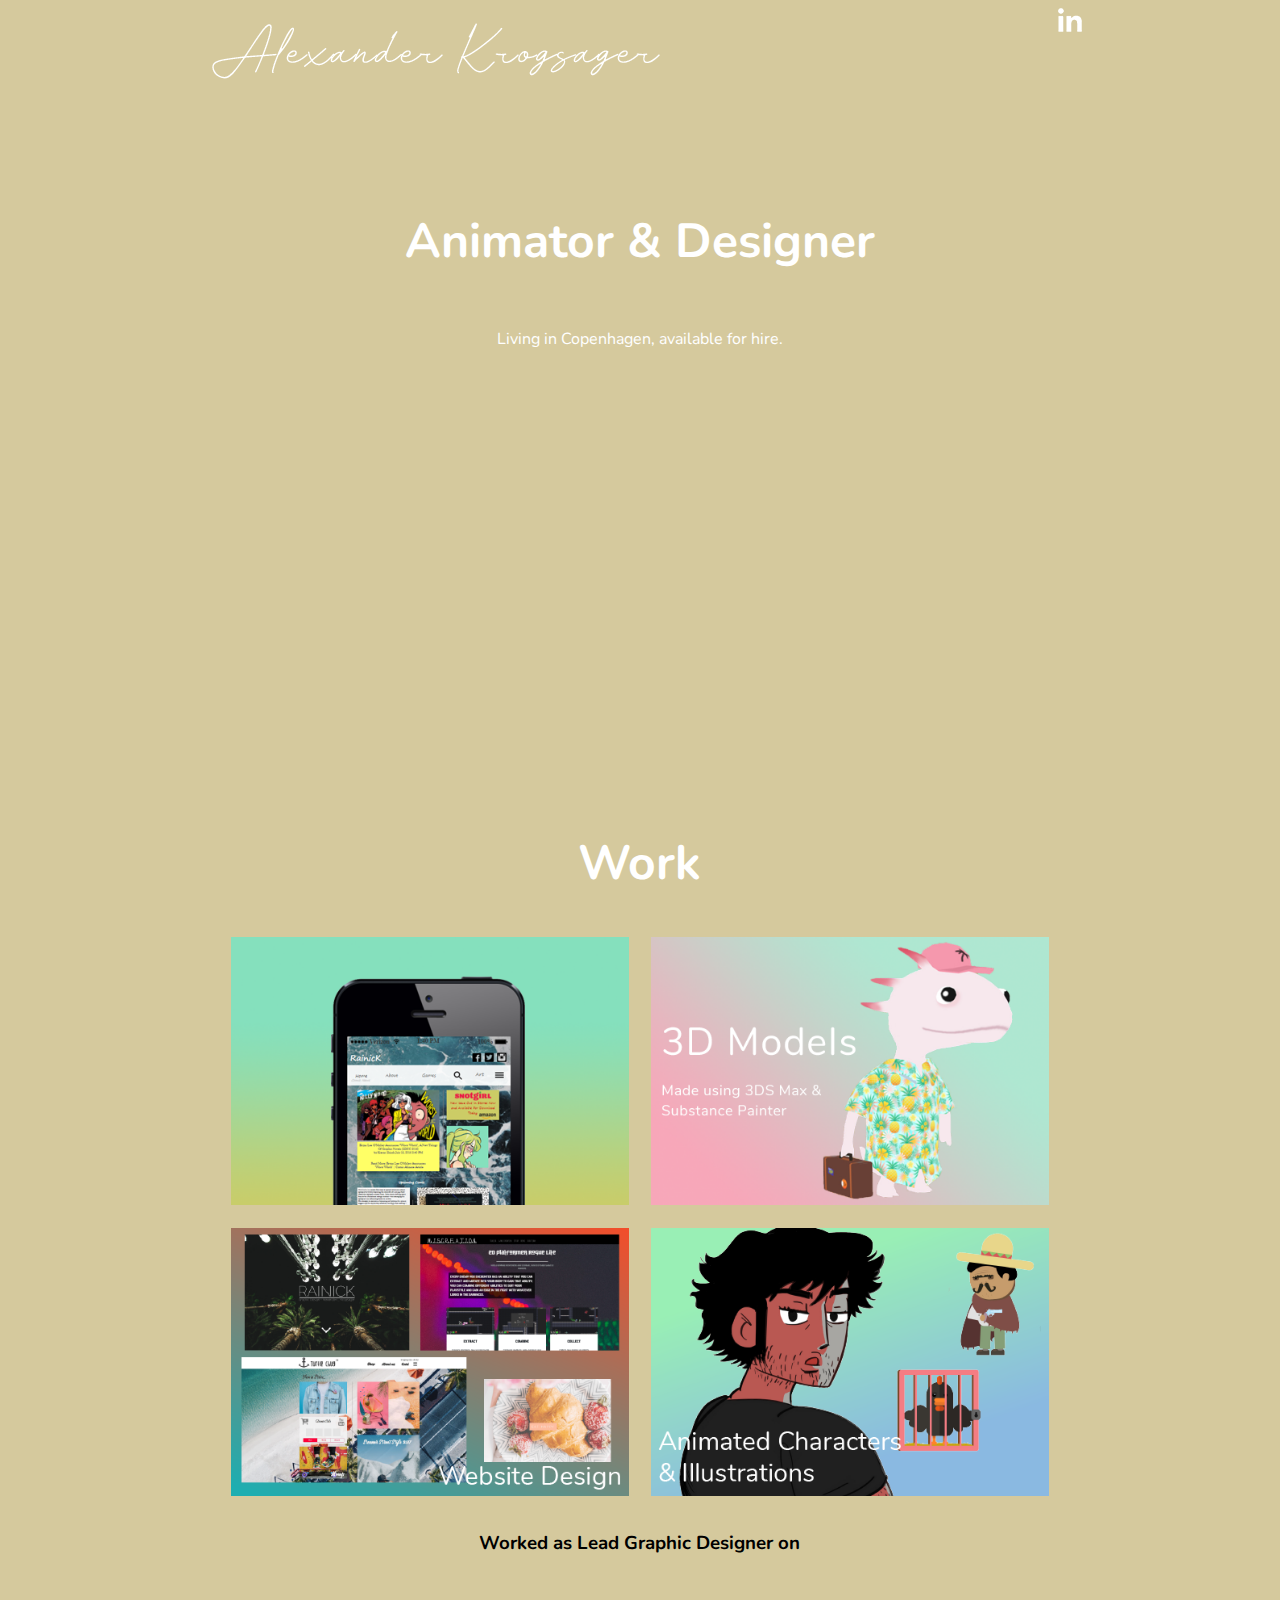
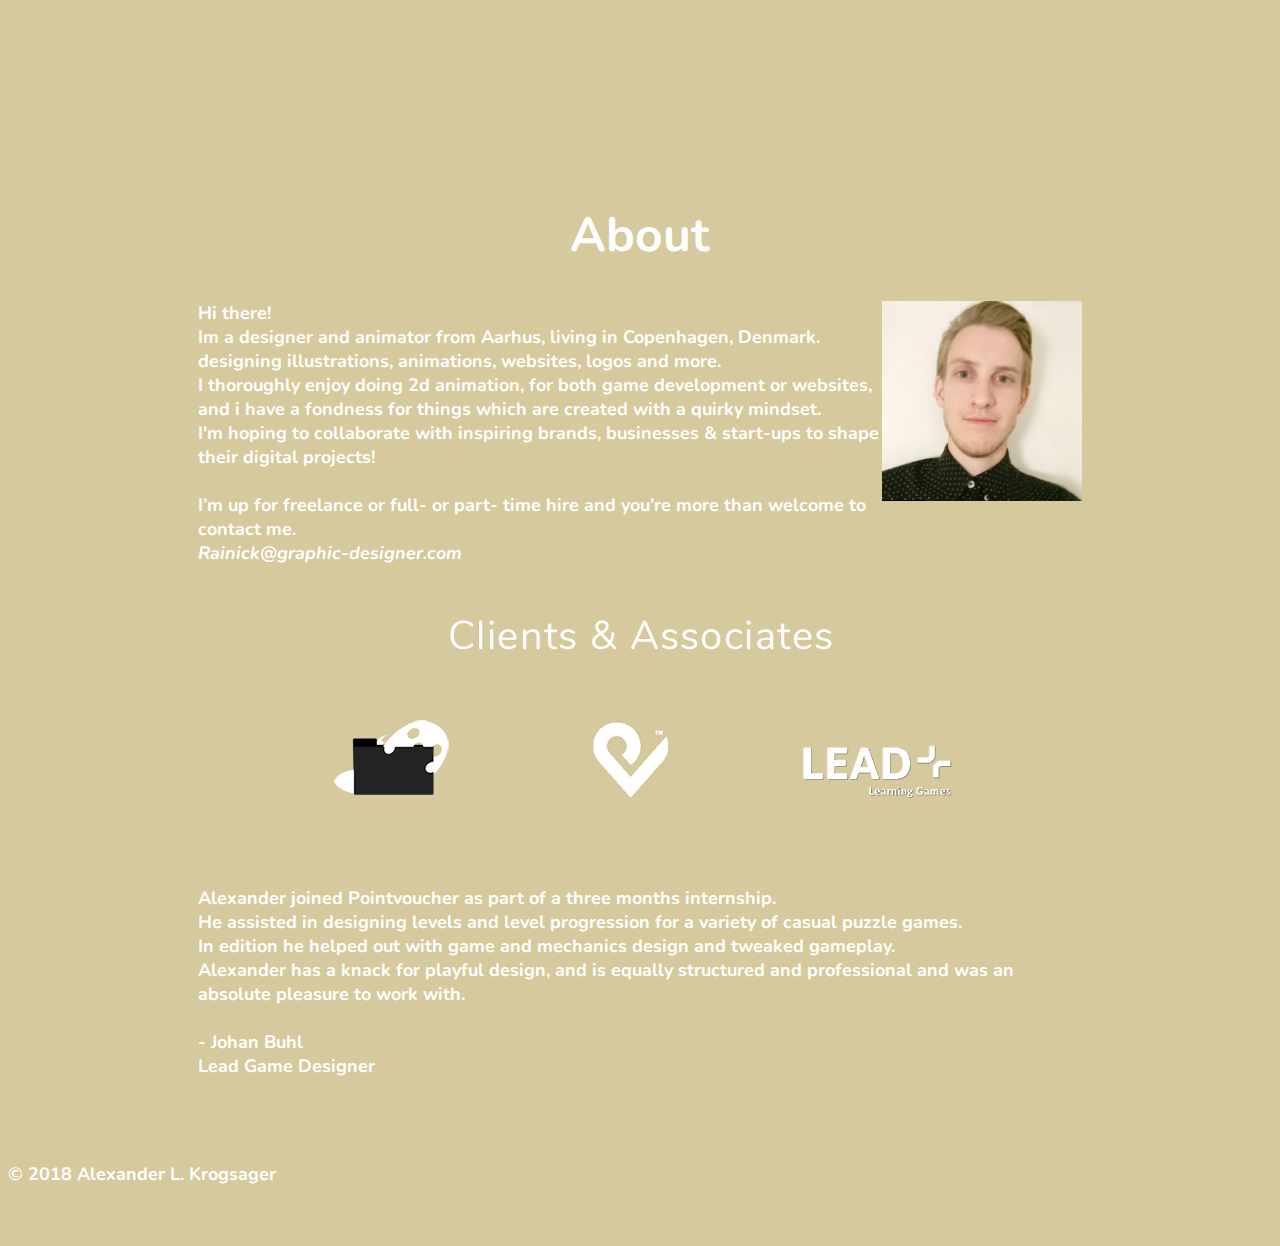
==== index.html @ 74cd8a7b "no message" ====
<!doctype html>
<html>
<head>
<meta charset="utf-8">
<title>Alexander Krogsager - Animator & Designer</title>
<meta name="viewport" content="width, initial-scale-1.0">

<link href="Main.css" rel="stylesheet" type="text/css">
<link href="https://fonts.googleapis.com/css?family=Nunito|Raleway" rel="stylesheet">
<link rel="shortcut icon" href="images/favicon.ico" type="image/x-icon">
<link rel="stylesheet" href="https://use.fontawesome.com/releases/v5.7.2/css/all.css" integrity="sha384-fnmOCqbTlWIlj8LyTjo7mOUStjsKC4pOpQbqyi7RrhN7udi9RwhKkMHpvLbHG9Sr" crossorigin="anonymous">
</head>
<body>
	<div class="Axolotl">
		<div class="wrapper">
		<nav class="Clearfix">
			<a href="http://alexanderkrogsager.dk/"><img src="images/nameVEL2.png"></a>
			<a href="https://www.linkedin.com/in/alexander-krogsager/"><img src="images/inn.png" alt="linkedin icon"></a> 
		</nav>
		
		<header>
			<h1>Animator & Designer</h1>
			<p><br>Living in Copenhagen, available for hire.</p>
		</header>
		</div>
	</div>
	
	<div class="something">
		<div class="wrapper">

			<div class="work">
				<h1>Work</h1>
				<a href="http://alexanderkrogsager.dk/"><img src="images/01.png" alt="project image"></a>
				<a href="https://sketchfab.com/ToxicatedMind" target="_blank"><img src="images/02.png" alt="project image"></a>
				<a href="http://alexanderkrogsager.dk/"><img src="images/03.png" alt="project image"></a>
				<a href="https://www.artstation.com/rainick" target="_blank"><img src="images/04.png" alt="project image"></a>
				<h3>Worked as Lead Graphic Designer on</h3>
				<iframe src="https://store.steampowered.com/widget/795610/" frameborder="0" width="646" height="190"></iframe>
			</div>

			<div class="about">
				<h1>About</h1>
				<img class="about2" src="images/0.png" alt="project image", align="right">
				<h5 style="white-space: pre-line">Hi there!
	Im a designer and animator from Aarhus, living in Copenhagen, Denmark.
	designing illustrations, animations, websites, logos and more.
	I thoroughly enjoy doing 2d animation, for both game development or websites, 
	and i have a fondness for things which are created with a quirky mindset.
	I'm hoping to collaborate with inspiring brands, businesses & start-ups to shape their digital projects!

	I’m up for freelance or full- or part- time hire and you’re more than welcome to contact me.
	 <a><i>Rainick@graphic-designer.com</i></a></h5>
				
							<img src="images/client_list.png" alt="project image">
			<h5 style="white-space: pre-line">
			Alexander joined Pointvoucher as part of a three months internship. 
			He assisted in designing levels and level progression for a variety of casual puzzle games. 
			In edition he helped out with game and mechanics design and tweaked gameplay. 
			Alexander has a knack for playful design, and is equally structured and professional and was an absolute pleasure to work with.

- Johan Buhl 
Lead Game Designer

			</h5>
			</div>
	</div>
	
		
		<footer>

			<h5>© 2018 Alexander L. Krogsager</h5>
		</footer>		
		
	</div>
</body>
</html>
---- Main.css ----
@charset "utf-8";
/* CSS Document */

/*-----Global-----*/
{
	margin: 0;
	padding: 0;
	border: 0;
	outline: 0;
	font-size: 100%;
	vertical-align: baseline;
}
html {
	font-family: proxima nova, sans-serif;
	font-family: 'Raleway', sans-serif;
	font-family: 'Nunito', sans-serif;
}
body {
	background-image: url(images/Beachfoliobackdrop.png);
	background-position: top center;
	background-repeat: no-repeat;
	background-size: contain;
	background-color: #d5c99d;
}
.wrapper {
	width: 70%;
	margin: 0 auto;

}
.clearfix::after {
	content: "";
	clear: both;
	display: table;
}
h1 {
	color: white;
	font-family: Nunito;
	font-size: 48px;
	text-shadow: black;
}
h5 {
	color: white;
	font-family: Nunito;
	font-size: 18px;
	text-shadow: black;
	text-align: left;
}
p {
	color: white;
	font-size: 16px;
}
ul {
	font-family: Raleway;
	list-style: none;
	margin-top: 30px;
}
li {
	color: white;
	font-size: 16px;
	margin-bottom: 20px;
}

/*-----nav-----*/
nav {
	height: 100px;
	line-height: 1
}
nav a {
	color: white;
	text-decoration: none;
}
nav a img {
	vertical-align: middle;
}
nav a:nth-child(2) {
	float: right;
}
/*-----header-----*/
header {
	margin-top: 100px;
	margin-bottom: 480px;
	text-align: center;
}
header p {
	width: 45%;
	margin: 30px auto 0 auto;
}
header a {
	color: #FF4A5E;
	text-decoration: none;
}

/*-----Head-----*/
.Axolotl {
	width: 100%;
	/*padding-bottom: 28%*/
}

.something {
	width: 100%;
	background-color: #d5c99d;
}


/*-----work-----*/
.work {
	text-align: center;
	width: 100%;
}
.work a img {
	margin: 1%;
	width: 45%;
}

/*-----about-----*/
.about {
	text-align: center;
}
.about2 a img {
	margin-right: 10px;
	padding: 25px;
}

/*-----footer-----*/
footer {
	text-align: center;
	margin: 60px 0;
}
footer p {
	color: #404348;
}
/*-----Responsive-----*/

@media only screen and (max-width: 991px) {
	header {
		margin-bottom: 150px;
	}
	
	header p {
		width: 100%;
	}
	.work a img {
		margin: 2%;
		width: 96%:
	}
	.work2 a img {
		margin: 2%;
		width: 96%;
	}
}
@media only screen and (max-width: 768px) {
	header {
		width: 96%;
		margin-top: 30px;
		margin: auto;
		text-align: left;
	}
	footer {
		text-align: left;
		width: 90%;
		margin: 90px auto;
	}
}
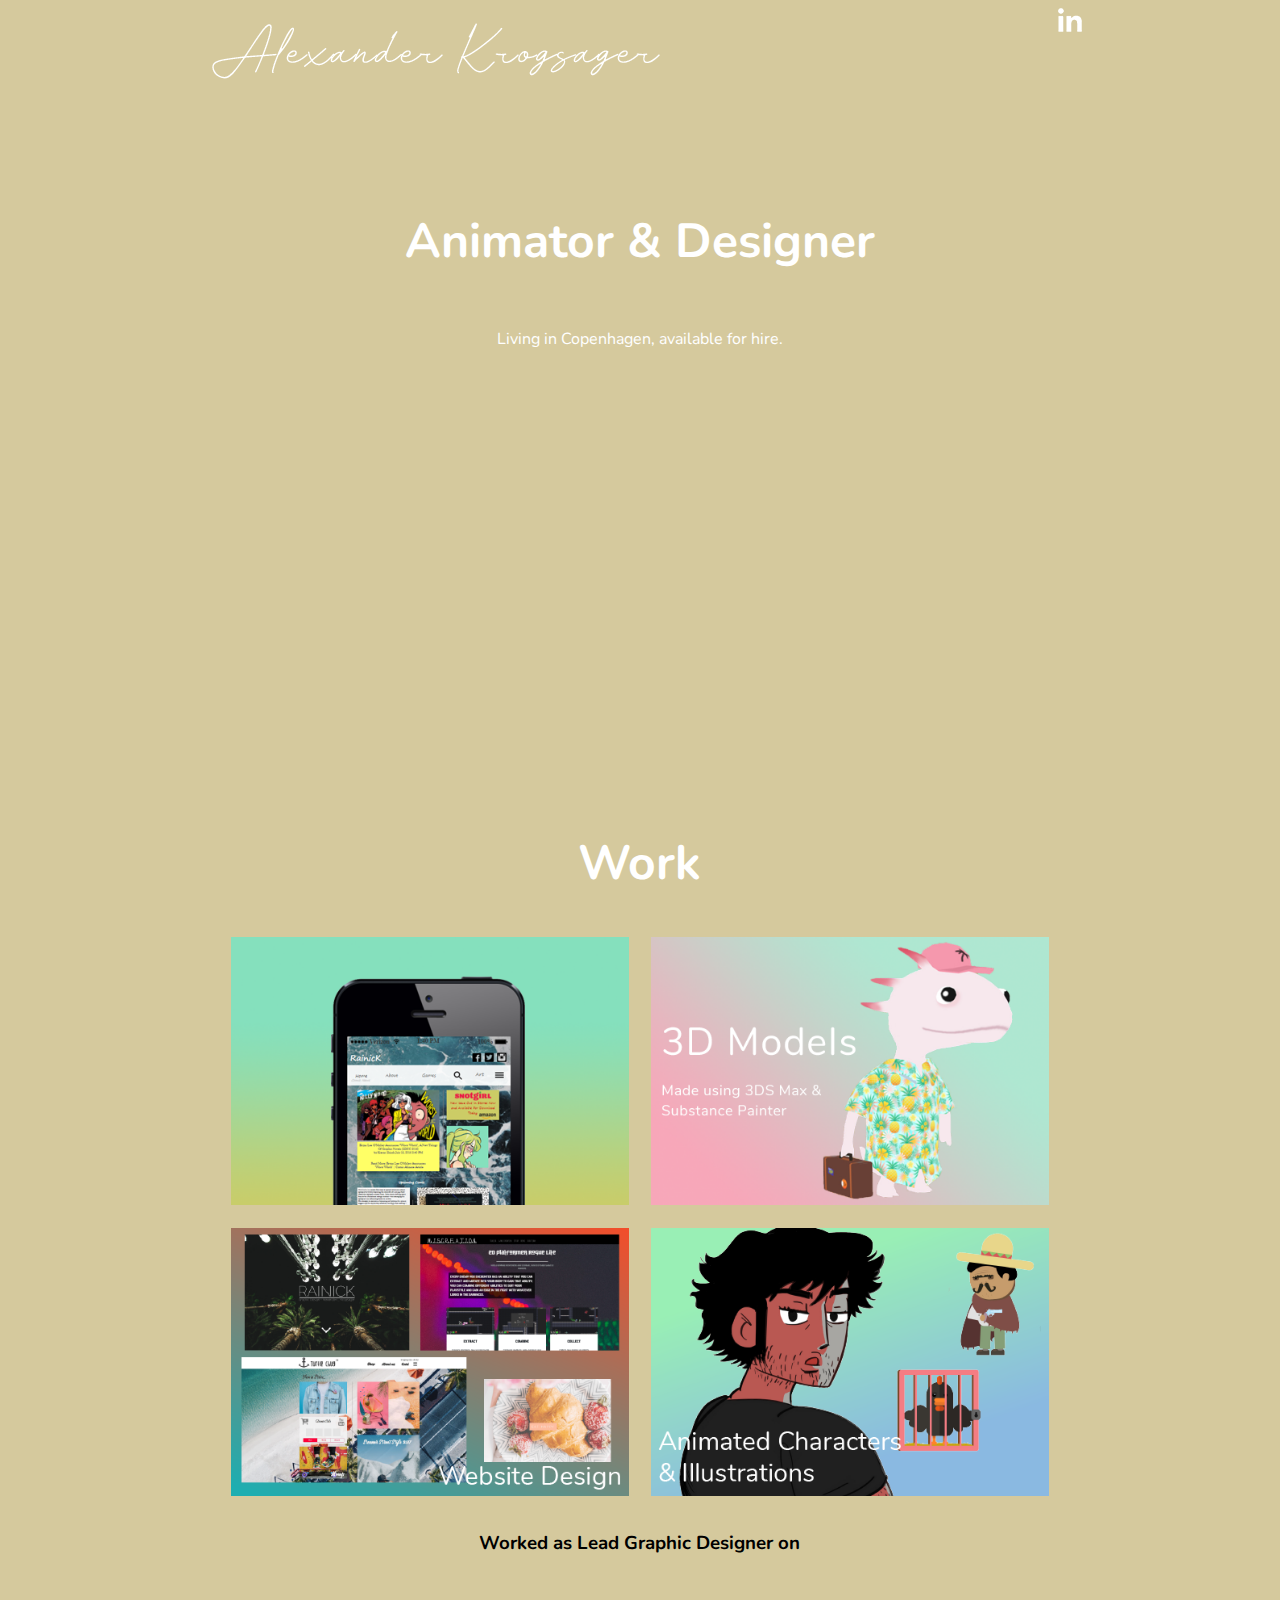
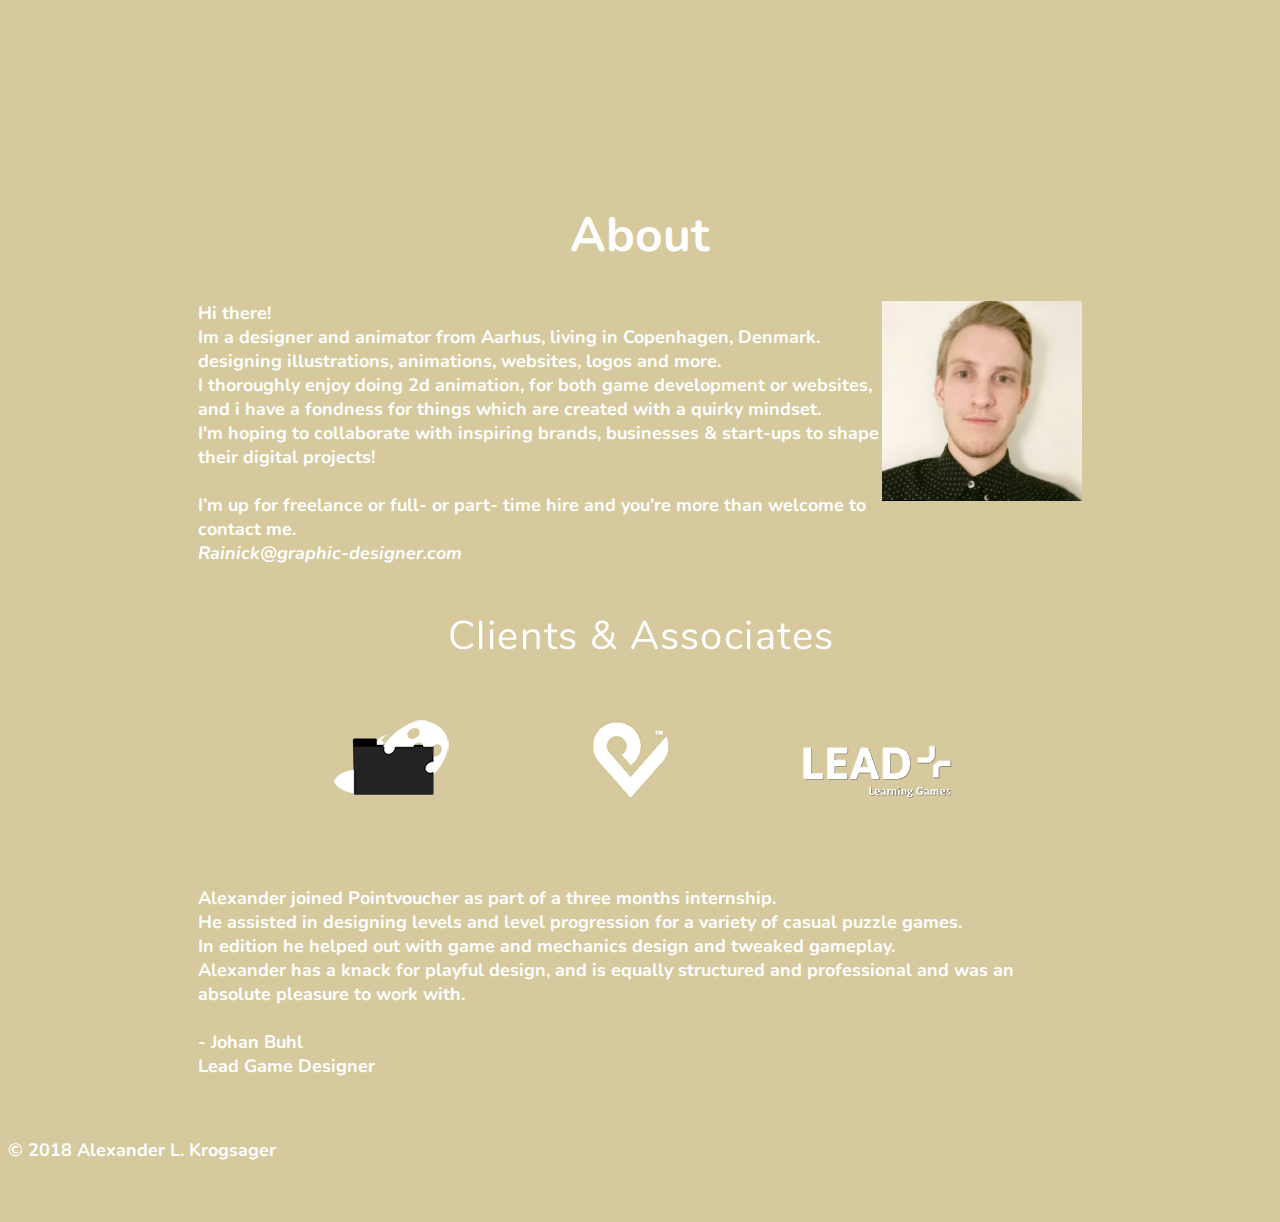
==== commit 240874d8: "no message" ====
--- a/index.html
+++ b/index.html
@@ -60,7 +60,6 @@
 
 - Johan Buhl 
 Lead Game Designer
-
 			</h5>
 			</div>
 	</div>
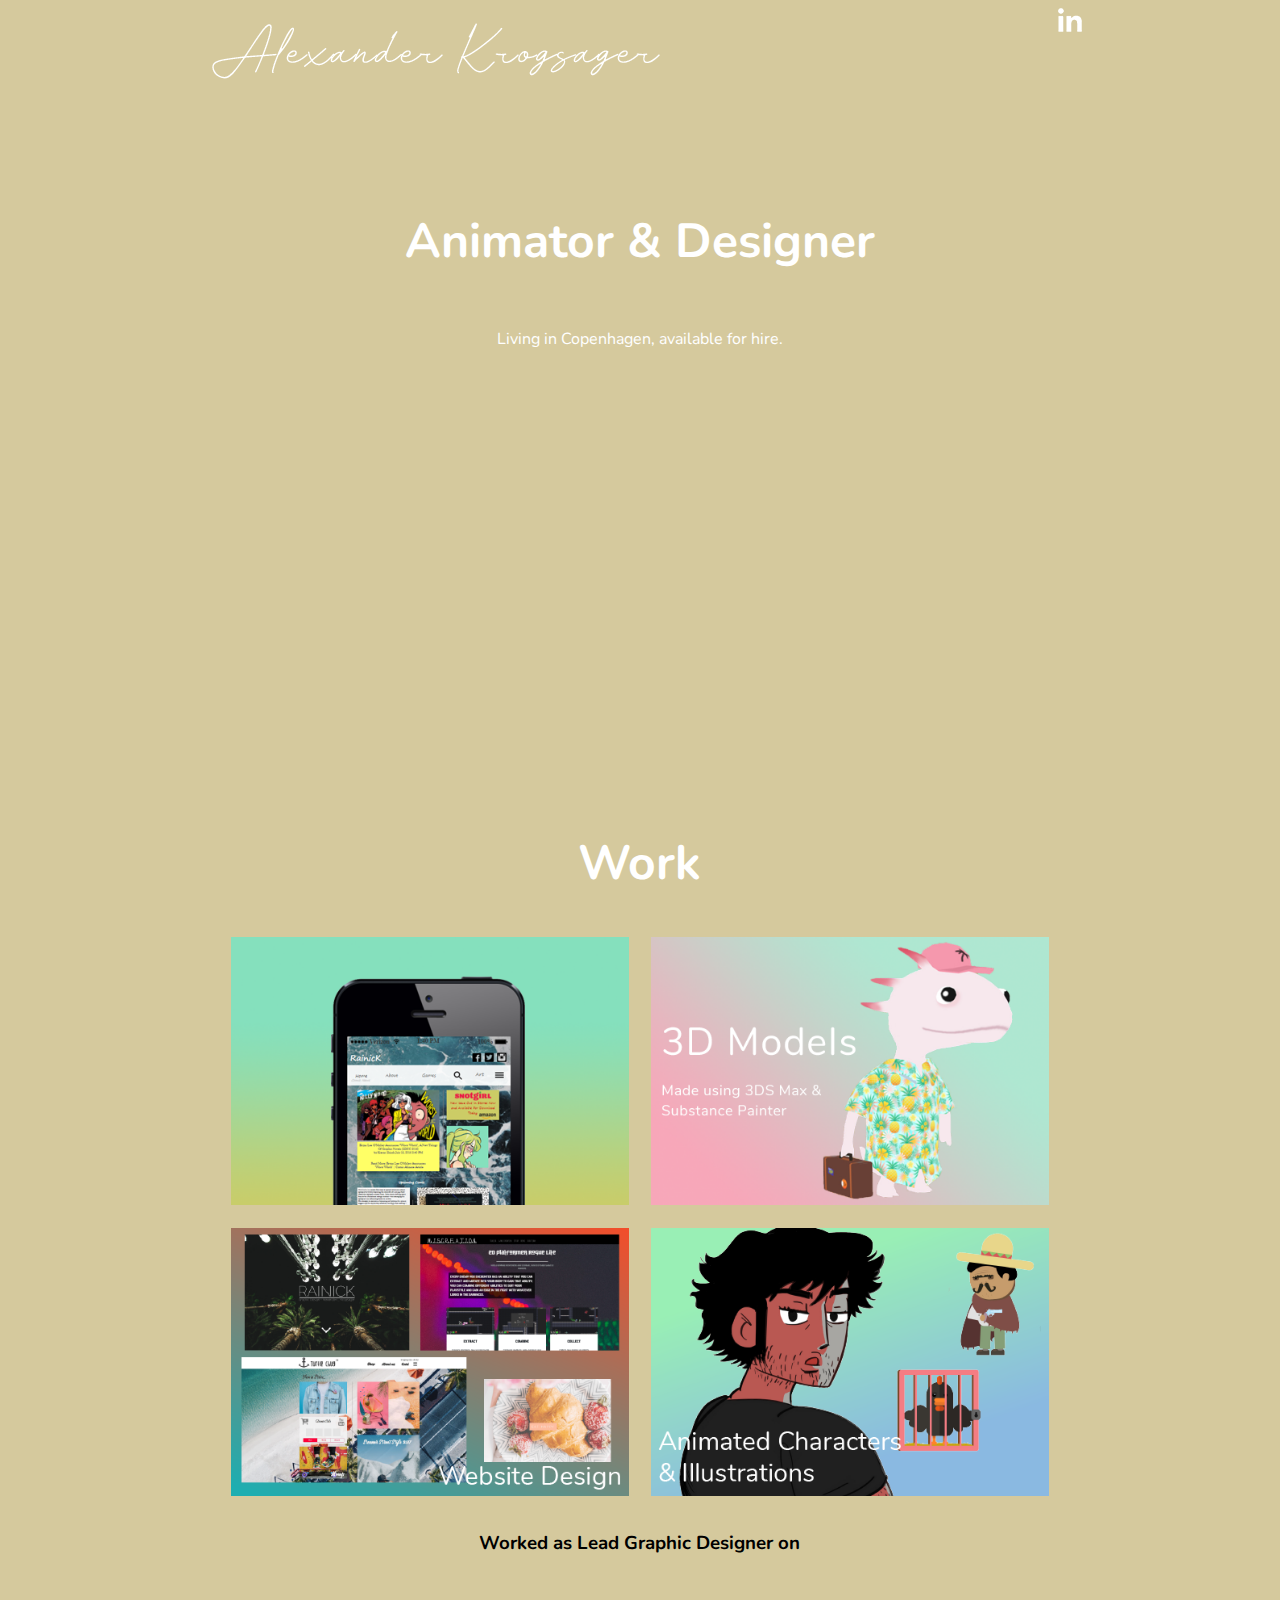
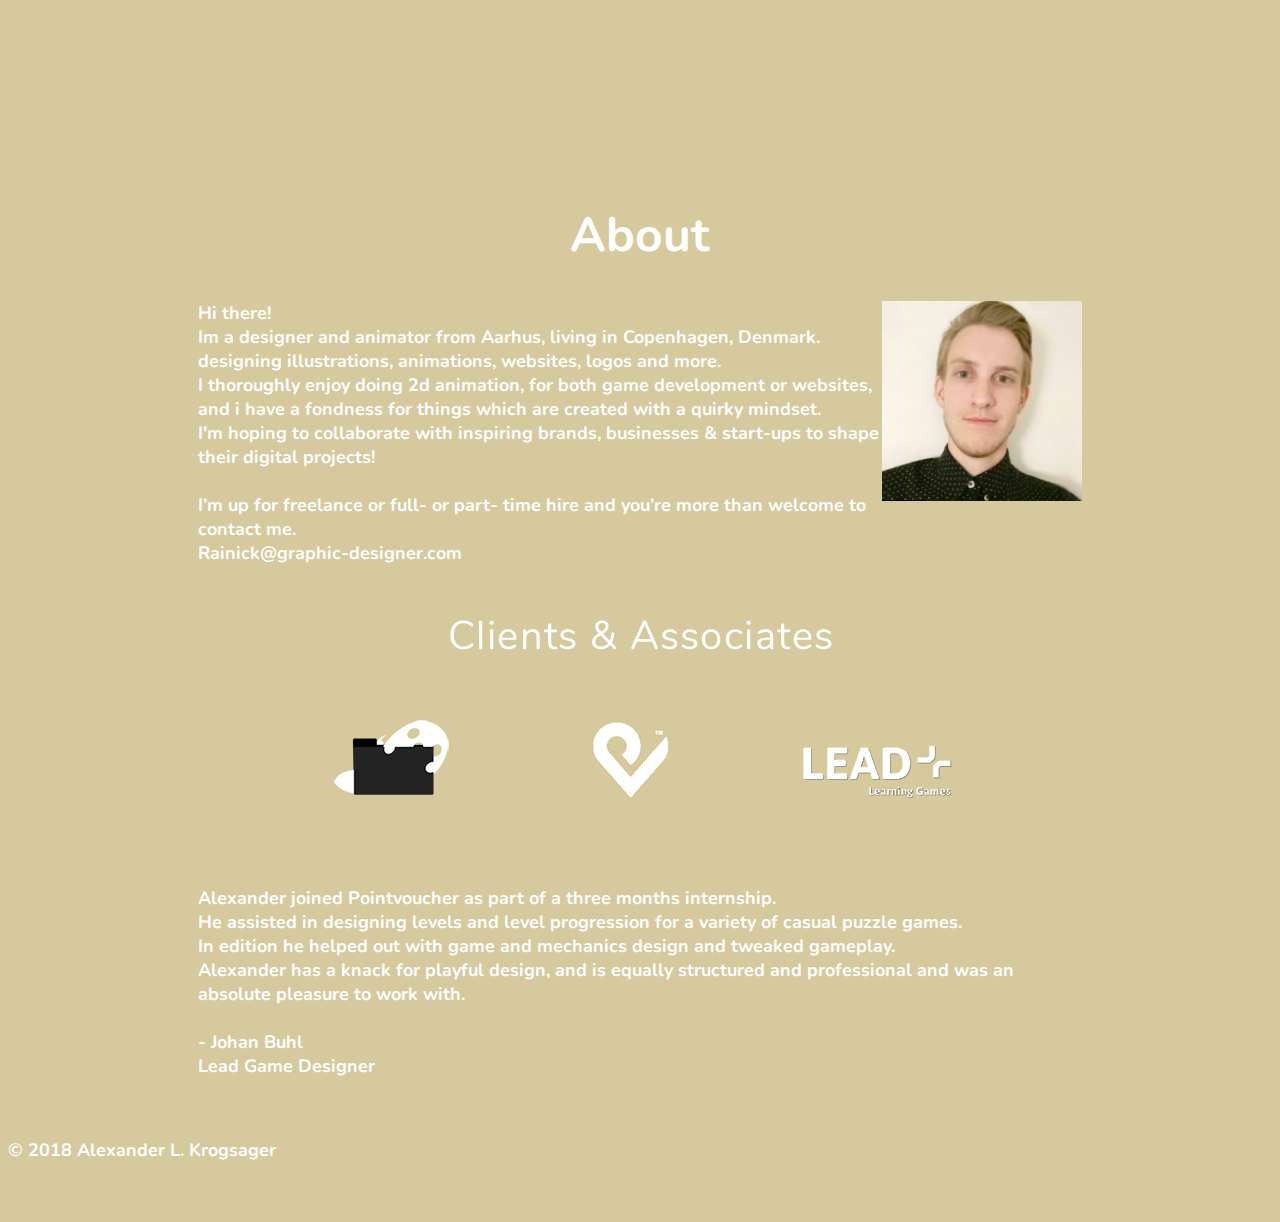
==== commit 09952799: "no message" ====
--- a/index.html
+++ b/index.html
@@ -49,7 +49,7 @@
 	I'm hoping to collaborate with inspiring brands, businesses & start-ups to shape their digital projects!
 
 	I’m up for freelance or full- or part- time hire and you’re more than welcome to contact me.
-	 <a><i>Rainick@graphic-designer.com</i></a></h5>
+	 <a>Rainick@graphic-designer.com</a></h5>
 				
 							<img src="images/client_list.png" alt="project image">
 			<h5 style="white-space: pre-line">
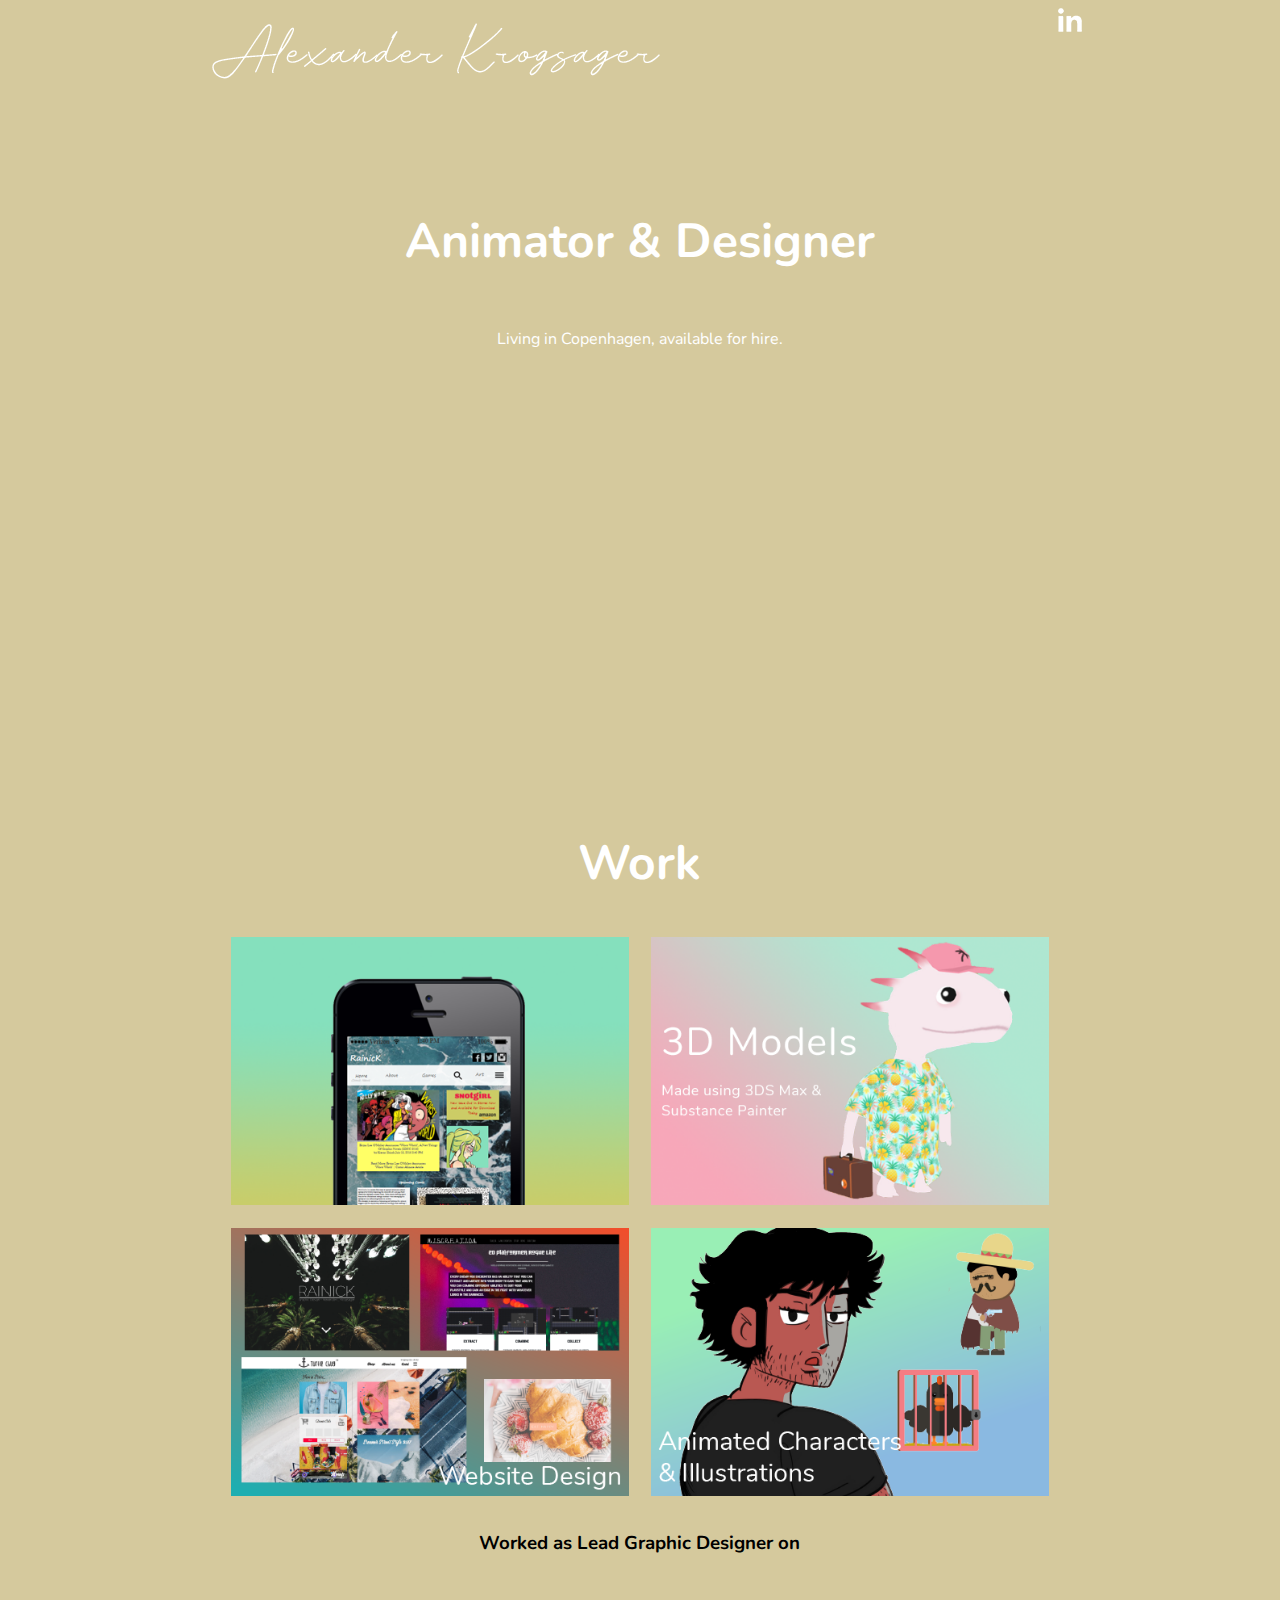
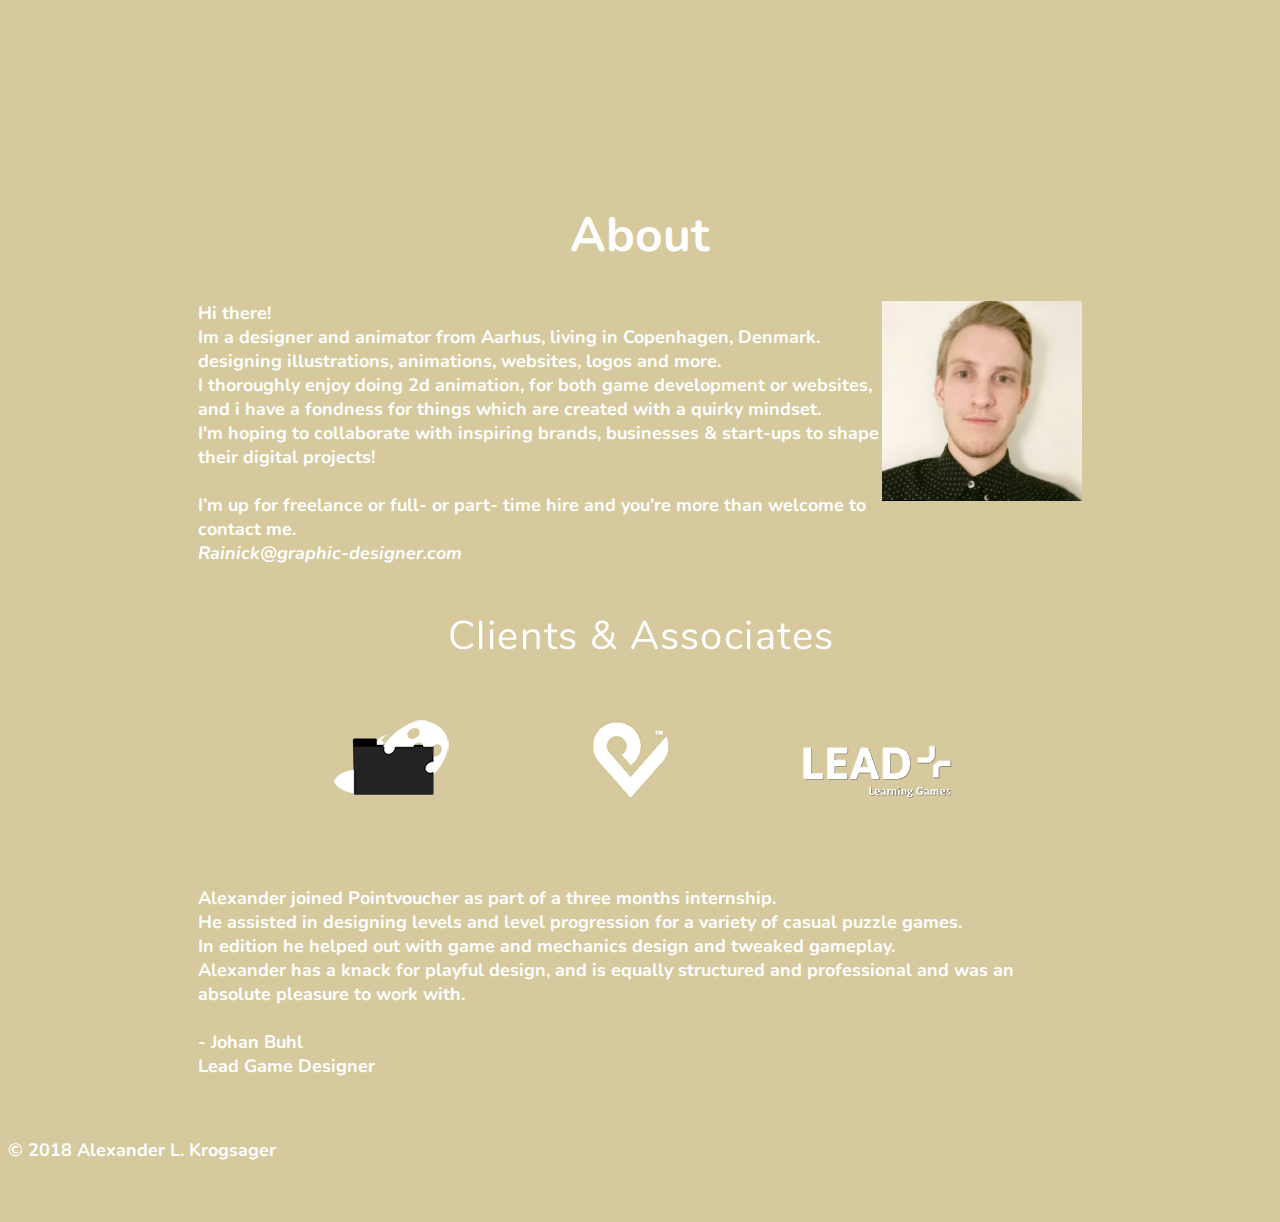
==== commit 9dc542c0: "no message" ====
--- a/index.html
+++ b/index.html
@@ -9,6 +9,8 @@
 <link href="https://fonts.googleapis.com/css?family=Nunito|Raleway" rel="stylesheet">
 <link rel="shortcut icon" href="images/favicon.ico" type="image/x-icon">
 <link rel="stylesheet" href="https://use.fontawesome.com/releases/v5.7.2/css/all.css" integrity="sha384-fnmOCqbTlWIlj8LyTjo7mOUStjsKC4pOpQbqyi7RrhN7udi9RwhKkMHpvLbHG9Sr" crossorigin="anonymous">
+<script type="text/javascript" src="Scrollup.js"></script>
+
 </head>
 <body>
 	<div class="Axolotl">
@@ -18,6 +20,8 @@
 			<a href="https://www.linkedin.com/in/alexander-krogsager/"><img src="images/inn.png" alt="linkedin icon"></a> 
 		</nav>
 		
+		<button id="scrollToTopButton" onclick="scrollToTop(300,3);"><i class="fa fa-arrow-up"></i></button>
+			
 		<header>
 			<h1>Animator & Designer</h1>
 			<p><br>Living in Copenhagen, available for hire.</p>
@@ -30,9 +34,9 @@
 
 			<div class="work">
 				<h1>Work</h1>
-				<a href="http://alexanderkrogsager.dk/"><img src="images/01.png" alt="project image"></a>
+				<a href="https://dribbble.com/alexkrog" target="_blank"><img src="images/01.png" alt="project image"></a>
 				<a href="https://sketchfab.com/ToxicatedMind" target="_blank"><img src="images/02.png" alt="project image"></a>
-				<a href="http://alexanderkrogsager.dk/"><img src="images/03.png" alt="project image"></a>
+				<a href="https://dribbble.com/alexkrog" target="_blank"><img src="images/03.png" alt="project image"></a>
 				<a href="https://www.artstation.com/rainick" target="_blank"><img src="images/04.png" alt="project image"></a>
 				<h3>Worked as Lead Graphic Designer on</h3>
 				<iframe src="https://store.steampowered.com/widget/795610/" frameborder="0" width="646" height="190"></iframe>
@@ -49,7 +53,7 @@
 	I'm hoping to collaborate with inspiring brands, businesses & start-ups to shape their digital projects!
 
 	I’m up for freelance or full- or part- time hire and you’re more than welcome to contact me.
-	 <a>Rainick@graphic-designer.com</a></h5>
+	 <i>Rainick@graphic-designer.com</i></h5>
 				
 							<img src="images/client_list.png" alt="project image">
 			<h5 style="white-space: pre-line">
@@ -63,13 +67,9 @@
 			</h5>
 			</div>
 	</div>
-	
-		
 		<footer>
-
 			<h5>© 2018 Alexander L. Krogsager</h5>
 		</footer>		
-		
 	</div>
 </body>
 </html>
--- a/Main.css
+++ b/Main.css
@@ -133,12 +133,12 @@
 
 @media only screen and (max-width: 991px) {
 	header {
-		margin-bottom: 150px;
+		margin-bottom: 180px;
 	}
 	
 	header p {
 		width: 100%;
-	}
+	}s
 	.work a img {
 		margin: 2%;
 		width: 96%:
@@ -160,4 +160,27 @@
 		width: 90%;
 		margin: 90px auto;
 	}
-}+}
+#scrollToTopButton {
+  position: fixed;
+  bottom: 40px;
+  right: 40px;
+  border-radius: 50%;
+  cursor: pointer;
+  background: #fff;
+  padding: 0;
+  border: 0;
+  width: 60px;
+  height: 60px;
+  font-size: xx-large;
+  outline: 0;
+  visibility: hidden;
+  transform: scale(0);
+  opacity: 0;
+  transition: 0.2s;
+}
+#scrollToTopButton.show {
+  visibility: visible;
+  transform: scale(1);
+  opacity: 1;
+}
